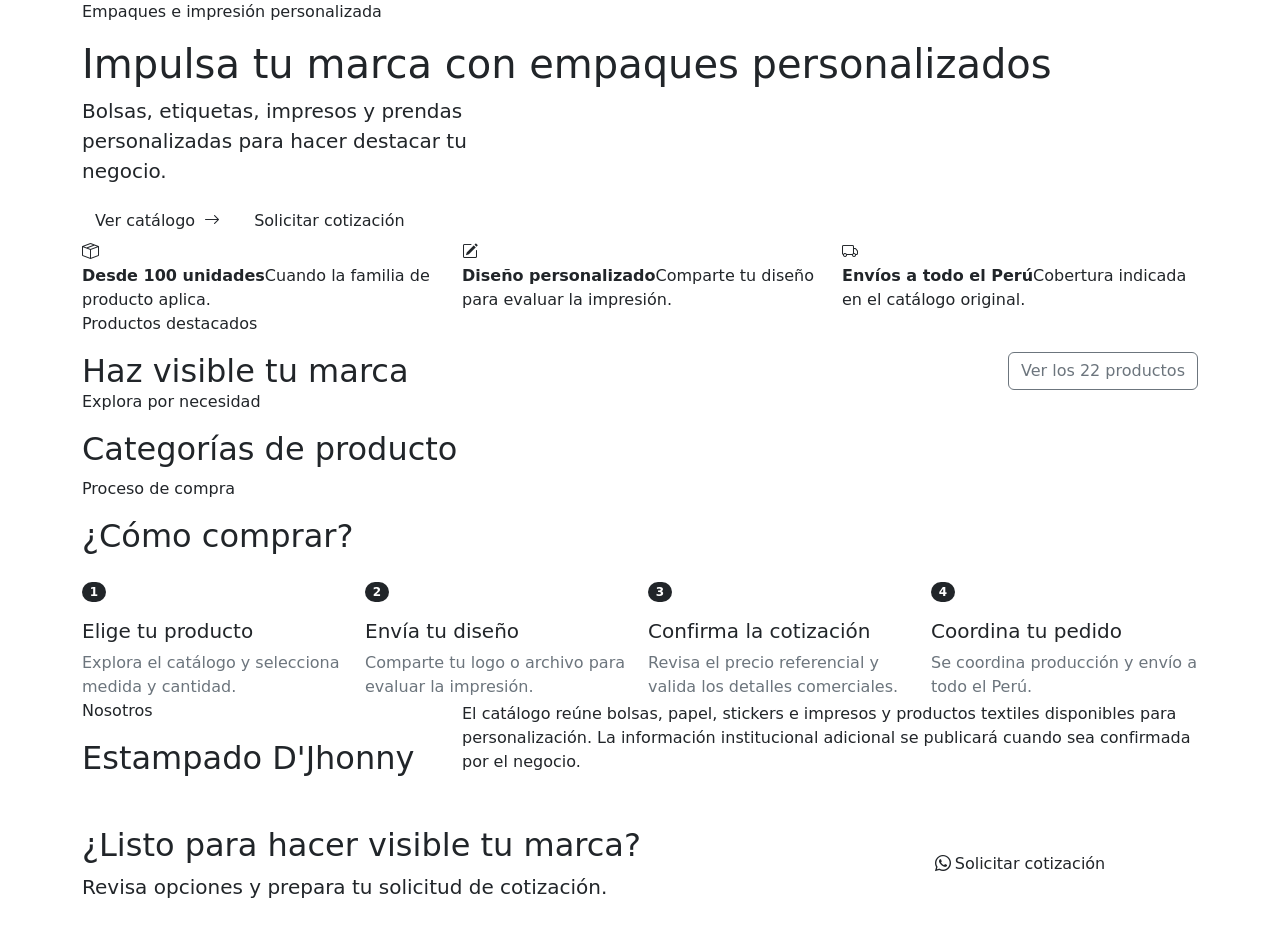
==== Frontend/index.html @ f3e23299 "Reestructuración de Archivos" ====
<!doctype html>
<html lang="es">
  <head>
    <meta charset="utf-8">
    <meta name="viewport" content="width=device-width, initial-scale=1">
    <meta name="description" content="Empaques, impresos y prendas personalizadas de Estampado D'Jhonny.">
    <title>Estampado D'Jhonny | Empaques personalizados</title>
    <link href="https://cdn.jsdelivr.net/npm/bootstrap@5.3.3/dist/css/bootstrap.min.css" rel="stylesheet">
    <link href="https://cdn.jsdelivr.net/npm/bootstrap-icons@1.11.3/font/bootstrap-icons.min.css" rel="stylesheet">
    <link href="../CSS/main.css" rel="stylesheet">
    <link href="../CSS/responsive.css" rel="stylesheet">
  </head>
  <body data-level=".." data-page="inicio">
    <div data-site-header></div>
    <main>
      <section class="page-hero page-hero--image">
        <div class="container">
          <p class="eyebrow">Empaques e impresión personalizada</p>
          <h1 class="page-title">Impulsa tu marca con empaques personalizados</h1>
          <p class="lead col-lg-5">Bolsas, etiquetas, impresos y prendas personalizadas para hacer destacar tu negocio.</p>
          <div class="d-flex flex-wrap gap-2"><a class="btn btn-brand" href="catalogo.html">Ver catálogo <i class="bi bi-arrow-right ms-1"></i></a><a class="btn btn-outline-brand" href="contacto.html">Solicitar cotización</a></div>
        </div>
      </section>
      <section class="benefit-strip" aria-label="Beneficios principales"><div class="container"><div class="row"><div class="col-md-4"><div class="benefit-item"><i class="bi bi-box-seam" aria-hidden="true"></i><div><strong>Desde 100 unidades</strong><span>Cuando la familia de producto aplica.</span></div></div></div><div class="col-md-4"><div class="benefit-item"><i class="bi bi-pencil-square" aria-hidden="true"></i><div><strong>Diseño personalizado</strong><span>Comparte tu diseño para evaluar la impresión.</span></div></div></div><div class="col-md-4"><div class="benefit-item"><i class="bi bi-truck" aria-hidden="true"></i><div><strong>Envíos a todo el Perú</strong><span>Cobertura indicada en el catálogo original.</span></div></div></div></div></div></section>
      <section class="content-section content-section--white" aria-labelledby="featured-title"><div class="container"><div class="d-flex flex-wrap align-items-end justify-content-between gap-3 mb-4"><div><p class="eyebrow">Productos destacados</p><h2 class="section-title mb-0" id="featured-title">Haz visible tu marca</h2></div><a class="btn btn-outline-secondary" href="catalogo.html">Ver los 22 productos</a></div><div class="row g-4" data-featured-products></div></div></section>
      <section class="content-section" id="servicios" aria-labelledby="services-title"><div class="container"><p class="eyebrow">Explora por necesidad</p><h2 class="section-title" id="services-title">Categorías de producto</h2><div class="accent-line"></div><div class="row g-3 mt-1" data-category-links></div></div></section>
      <section class="content-section content-section--white" id="como-comprar" aria-labelledby="buy-title"><div class="container"><p class="eyebrow">Proceso de compra</p><h2 class="section-title" id="buy-title">¿Cómo comprar?</h2><div class="row g-3 mt-2"><div class="col-md-3"><article class="content-card h-100"><span class="badge rounded-pill text-bg-dark">1</span><h3 class="h5 mt-3">Elige tu producto</h3><p class="mb-0 text-secondary">Explora el catálogo y selecciona medida y cantidad.</p></article></div><div class="col-md-3"><article class="content-card h-100"><span class="badge rounded-pill text-bg-dark">2</span><h3 class="h5 mt-3">Envía tu diseño</h3><p class="mb-0 text-secondary">Comparte tu logo o archivo para evaluar la impresión.</p></article></div><div class="col-md-3"><article class="content-card h-100"><span class="badge rounded-pill text-bg-dark">3</span><h3 class="h5 mt-3">Confirma la cotización</h3><p class="mb-0 text-secondary">Revisa el precio referencial y valida los detalles comerciales.</p></article></div><div class="col-md-3"><article class="content-card h-100"><span class="badge rounded-pill text-bg-dark">4</span><h3 class="h5 mt-3">Coordina tu pedido</h3><p class="mb-0 text-secondary">Se coordina producción y envío a todo el Perú.</p></article></div></div></div></section>
      <section class="content-section" id="nosotros" aria-labelledby="about-title"><div class="container"><div class="content-card"><div class="row align-items-center g-4"><div class="col-lg-4"><p class="eyebrow">Nosotros</p><h2 class="section-title mb-0" id="about-title">Estampado D'Jhonny</h2></div><div class="col-lg-8"><p class="mb-0">El catálogo reúne bolsas, papel, stickers e impresos y productos textiles disponibles para personalización. La información institucional adicional se publicará cuando sea confirmada por el negocio.</p></div></div></div></div></section>
      <section class="cta-banner py-5"><div class="container position-relative"><div class="row align-items-center"><div class="col-lg-8"><h2 class="section-title mb-2">¿Listo para hacer visible tu marca?</h2><p class="lead mb-0">Revisa opciones y prepara tu solicitud de cotización.</p></div><div class="col-lg-4 mt-3 mt-lg-0"><a class="btn btn-brand w-100" href="contacto.html"><i class="bi bi-whatsapp me-1"></i>Solicitar cotización</a></div></div></div></section>
    </main>
    <div data-site-footer></div>
    <script src="https://cdn.jsdelivr.net/npm/bootstrap@5.3.3/dist/js/bootstrap.bundle.min.js"></script>
    <script src="../JS/productos.js"></script><script src="../JS/main.js"></script><script src="../JS/catalogo.js"></script>
  </body>
</html>
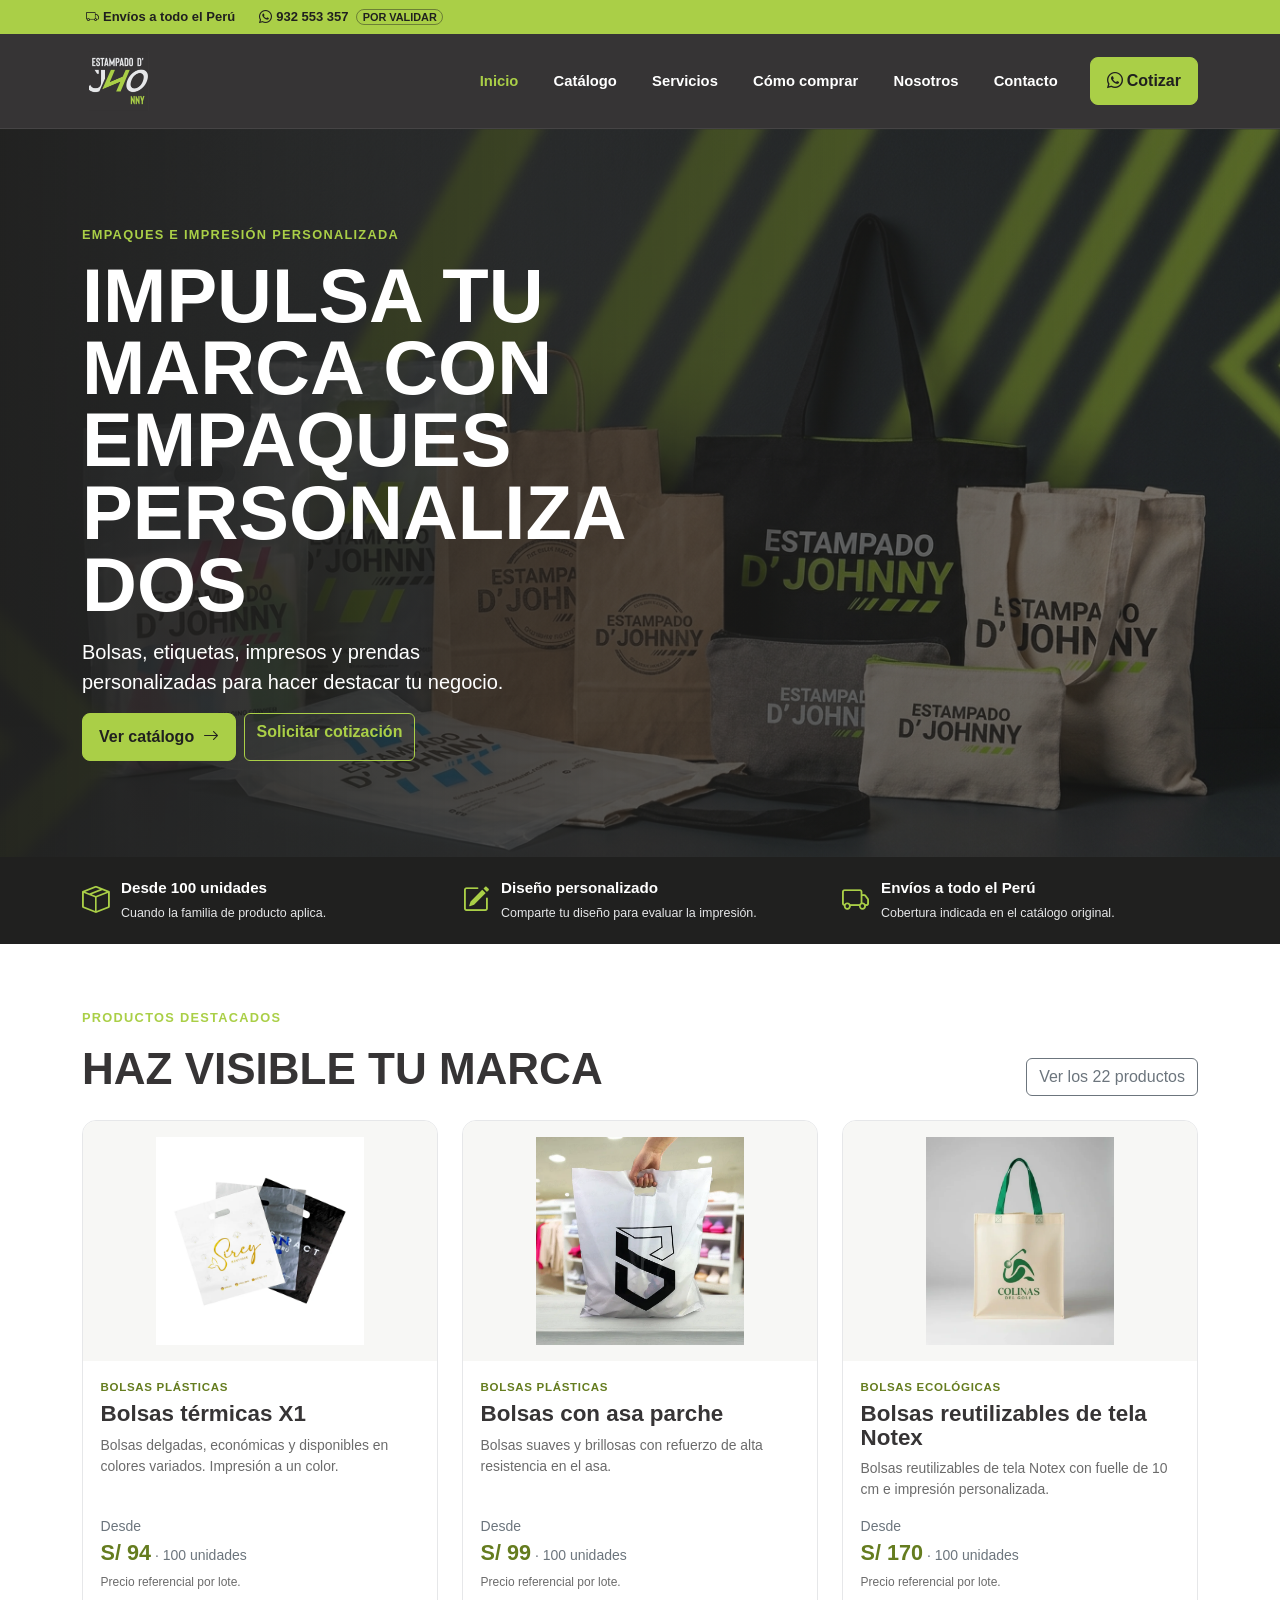
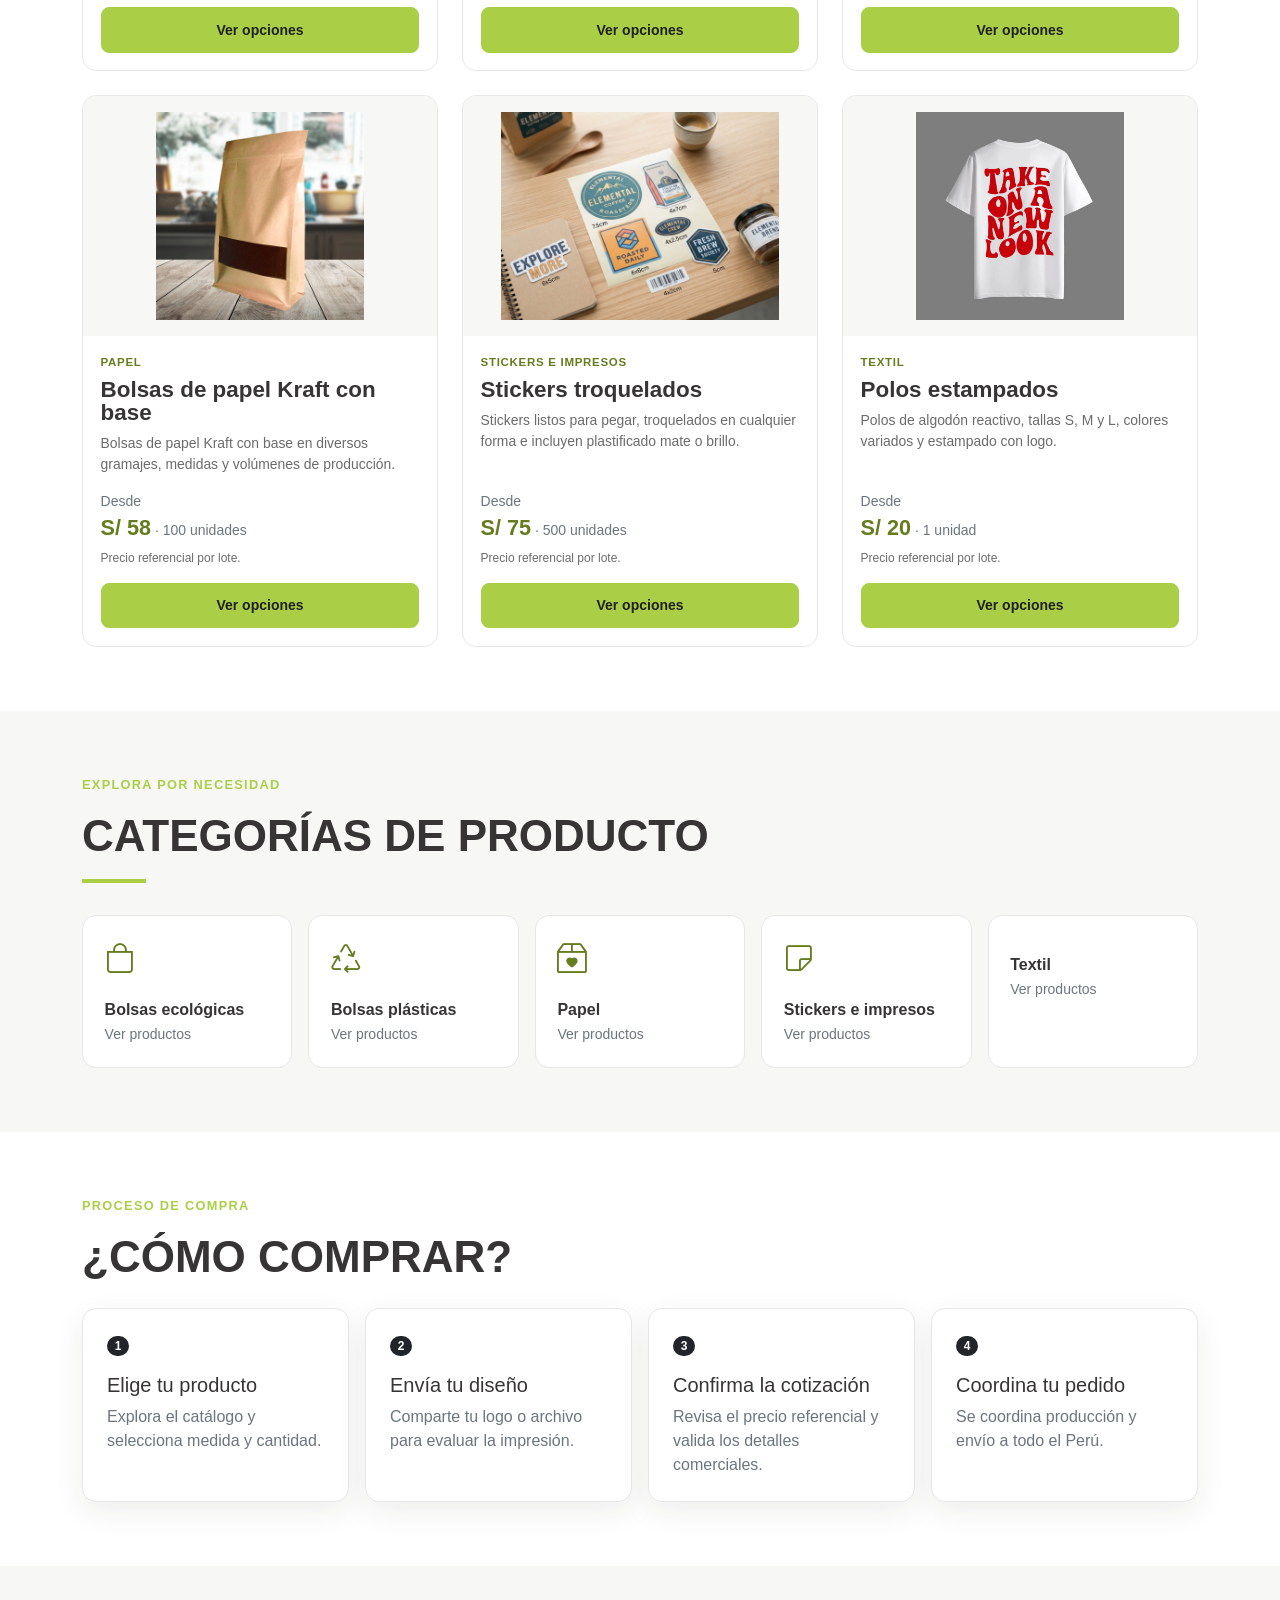
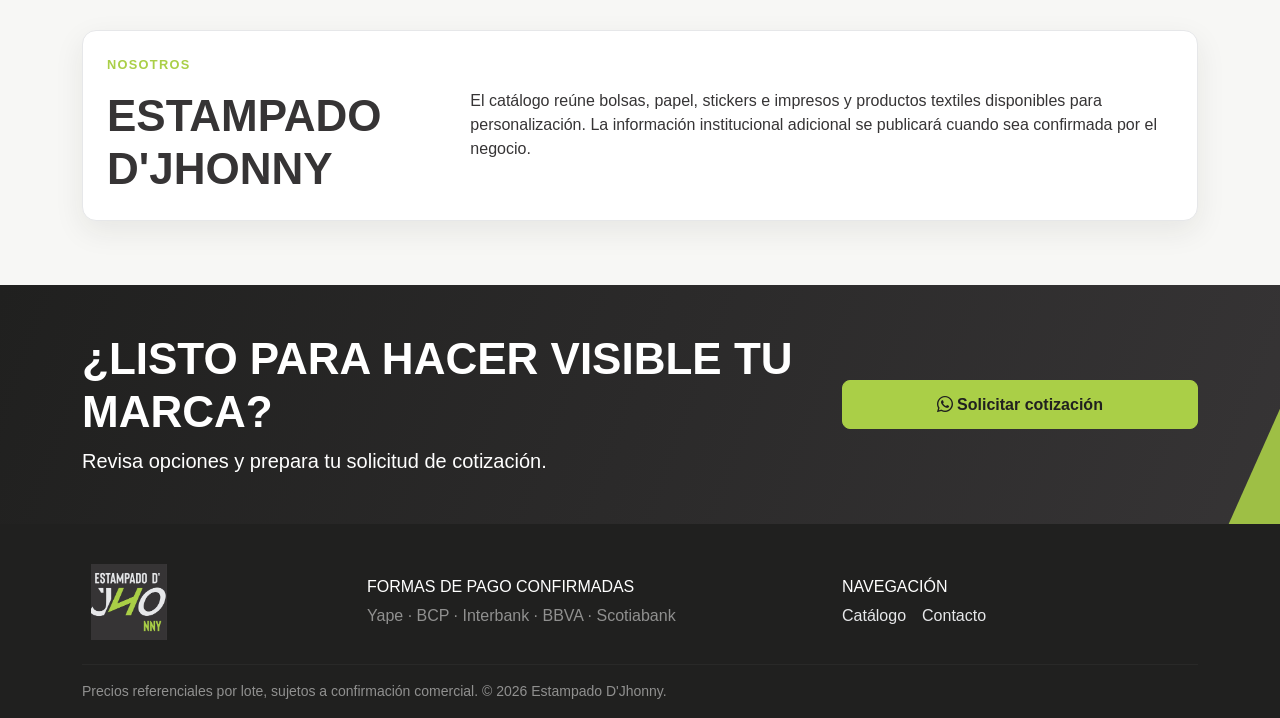
==== commit 8cb7378a: "feat: implementar panel administrativo simulado" ====
--- a/Frontend/index.html
+++ b/Frontend/index.html
@@ -7,10 +7,10 @@
     <title>Estampado D'Jhonny | Empaques personalizados</title>
     <link href="https://cdn.jsdelivr.net/npm/bootstrap@5.3.3/dist/css/bootstrap.min.css" rel="stylesheet">
     <link href="https://cdn.jsdelivr.net/npm/bootstrap-icons@1.11.3/font/bootstrap-icons.min.css" rel="stylesheet">
-    <link href="../CSS/main.css" rel="stylesheet">
-    <link href="../CSS/responsive.css" rel="stylesheet">
+    <link href="CSS/main.css" rel="stylesheet">
+    <link href="CSS/responsive.css" rel="stylesheet">
   </head>
-  <body data-level=".." data-page="inicio">
+  <body data-level="." data-page="inicio">
     <div data-site-header></div>
     <main>
       <section class="page-hero page-hero--image">
@@ -22,7 +22,7 @@
         </div>
       </section>
       <section class="benefit-strip" aria-label="Beneficios principales"><div class="container"><div class="row"><div class="col-md-4"><div class="benefit-item"><i class="bi bi-box-seam" aria-hidden="true"></i><div><strong>Desde 100 unidades</strong><span>Cuando la familia de producto aplica.</span></div></div></div><div class="col-md-4"><div class="benefit-item"><i class="bi bi-pencil-square" aria-hidden="true"></i><div><strong>Diseño personalizado</strong><span>Comparte tu diseño para evaluar la impresión.</span></div></div></div><div class="col-md-4"><div class="benefit-item"><i class="bi bi-truck" aria-hidden="true"></i><div><strong>Envíos a todo el Perú</strong><span>Cobertura indicada en el catálogo original.</span></div></div></div></div></div></section>
-      <section class="content-section content-section--white" aria-labelledby="featured-title"><div class="container"><div class="d-flex flex-wrap align-items-end justify-content-between gap-3 mb-4"><div><p class="eyebrow">Productos destacados</p><h2 class="section-title mb-0" id="featured-title">Haz visible tu marca</h2></div><a class="btn btn-outline-secondary" href="catalogo.html">Ver los 22 productos</a></div><div class="row g-4" data-featured-products></div></div></section>
+      <section class="content-section content-section--white" aria-labelledby="featured-title"><div class="container"><div class="d-flex flex-wrap align-items-end justify-content-between gap-3 mb-4"><div><p class="eyebrow">Productos destacados</p><h2 class="section-title mb-0" id="featured-title">Haz visible tu marca</h2></div><a class="btn btn-outline-secondary" href="catalogo.html" data-catalog-total>Ver catálogo</a></div><div class="row g-4" data-featured-products></div></div></section>
       <section class="content-section" id="servicios" aria-labelledby="services-title"><div class="container"><p class="eyebrow">Explora por necesidad</p><h2 class="section-title" id="services-title">Categorías de producto</h2><div class="accent-line"></div><div class="row g-3 mt-1" data-category-links></div></div></section>
       <section class="content-section content-section--white" id="como-comprar" aria-labelledby="buy-title"><div class="container"><p class="eyebrow">Proceso de compra</p><h2 class="section-title" id="buy-title">¿Cómo comprar?</h2><div class="row g-3 mt-2"><div class="col-md-3"><article class="content-card h-100"><span class="badge rounded-pill text-bg-dark">1</span><h3 class="h5 mt-3">Elige tu producto</h3><p class="mb-0 text-secondary">Explora el catálogo y selecciona medida y cantidad.</p></article></div><div class="col-md-3"><article class="content-card h-100"><span class="badge rounded-pill text-bg-dark">2</span><h3 class="h5 mt-3">Envía tu diseño</h3><p class="mb-0 text-secondary">Comparte tu logo o archivo para evaluar la impresión.</p></article></div><div class="col-md-3"><article class="content-card h-100"><span class="badge rounded-pill text-bg-dark">3</span><h3 class="h5 mt-3">Confirma la cotización</h3><p class="mb-0 text-secondary">Revisa el precio referencial y valida los detalles comerciales.</p></article></div><div class="col-md-3"><article class="content-card h-100"><span class="badge rounded-pill text-bg-dark">4</span><h3 class="h5 mt-3">Coordina tu pedido</h3><p class="mb-0 text-secondary">Se coordina producción y envío a todo el Perú.</p></article></div></div></div></section>
       <section class="content-section" id="nosotros" aria-labelledby="about-title"><div class="container"><div class="content-card"><div class="row align-items-center g-4"><div class="col-lg-4"><p class="eyebrow">Nosotros</p><h2 class="section-title mb-0" id="about-title">Estampado D'Jhonny</h2></div><div class="col-lg-8"><p class="mb-0">El catálogo reúne bolsas, papel, stickers e impresos y productos textiles disponibles para personalización. La información institucional adicional se publicará cuando sea confirmada por el negocio.</p></div></div></div></div></section>
@@ -30,6 +30,6 @@
     </main>
     <div data-site-footer></div>
     <script src="https://cdn.jsdelivr.net/npm/bootstrap@5.3.3/dist/js/bootstrap.bundle.min.js"></script>
-    <script src="../JS/productos.js"></script><script src="../JS/main.js"></script><script src="../JS/catalogo.js"></script>
+    <script src="JS/productos.js"></script><script src="JS/catalogo-store.js"></script><script src="JS/main.js"></script><script src="JS/catalogo.js"></script>
   </body>
 </html>
--- a/Frontend/CSS/main.css
+++ b/Frontend/CSS/main.css
@@ -0,0 +1,139 @@
+@import url("./variables.css");
+
+* { box-sizing: border-box; }
+
+html { scroll-behavior: smooth; }
+
+body {
+  margin: 0;
+  background: var(--color-warm-white);
+  color: var(--color-carbon);
+  font-family: var(--font-body);
+}
+
+img { display: block; max-width: 100%; }
+
+a { color: inherit; text-decoration: none; }
+
+.topbar {
+  background: var(--color-lime);
+  color: var(--color-black);
+  font-size: .8125rem;
+  font-weight: 700;
+}
+
+.topbar__inner { display: flex; gap: var(--space-3); justify-content: center; padding: .45rem 1rem; }
+.contact-status { border: 1px solid rgba(32, 32, 31, .45); border-radius: 999px; font-size: .68rem; margin-left: .25rem; padding: .05rem .35rem; text-transform: uppercase; }
+
+.site-header { background: var(--color-carbon); border-bottom: 1px solid rgba(255, 255, 255, .08); }
+
+.brand-logo { height: 60px; object-fit: contain; width: 74px; }
+
+.navbar { padding: .75rem 0; }
+.navbar-toggler { border-color: rgba(255, 255, 255, .55); }
+.navbar-toggler:focus { box-shadow: 0 0 0 .2rem rgba(170, 207, 71, .35); }
+.navbar-toggler-icon { filter: invert(1); }
+.nav-link { color: var(--color-white) !important; font-size: .925rem; font-weight: 700; padding: .75rem 1rem !important; }
+.nav-link:hover, .nav-link:focus, .nav-link.active { color: var(--color-lime) !important; }
+
+.btn-brand {
+  background: var(--color-lime);
+  border: 1px solid var(--color-lime);
+  border-radius: var(--radius-sm);
+  color: var(--color-black);
+  font-weight: 800;
+  padding: .7rem 1rem;
+}
+.btn-brand:hover, .btn-brand:focus { background: #bddb6d; border-color: #bddb6d; color: var(--color-black); }
+.btn-outline-brand { border-color: var(--color-lime); color: var(--color-lime); font-weight: 700; }
+.btn-outline-brand:hover, .btn-outline-brand:focus { background: var(--color-lime); color: var(--color-black); }
+
+.page-hero {
+  background: linear-gradient(110deg, rgba(32, 32, 31, .95), rgba(54, 52, 53, .83)), var(--color-black);
+  color: var(--color-white);
+  padding: var(--space-5) 0;
+}
+.page-hero--image { background-image: linear-gradient(90deg, rgba(32, 32, 31, .96), rgba(32, 32, 31, .55)), url("../images/banner-principal.png"); background-position: center; background-size: cover; }
+.eyebrow { color: var(--color-lime); font-size: .8rem; font-weight: 800; letter-spacing: .1em; text-transform: uppercase; }
+.page-title, .section-title { font-family: var(--font-display); font-stretch: condensed; font-weight: 800; text-transform: uppercase; }
+.page-title { font-size: clamp(2.25rem, 6vw, 4.75rem); hyphens: auto; line-height: .95; margin: .5rem 0 1rem; max-width: 14ch; overflow-wrap: break-word; }
+.section-title { font-size: clamp(1.75rem, 4vw, 2.75rem); }
+.accent-line { background: var(--color-lime); height: 4px; margin: 1rem 0; width: 64px; }
+
+.content-section { padding: var(--space-5) 0; }
+.content-section--white { background: var(--color-white); }
+.content-card { background: var(--color-white); border: 1px solid var(--color-gray-light); border-radius: var(--radius-md); box-shadow: var(--shadow-card); padding: var(--space-3); }
+.feature-icon { color: var(--color-green-accessible); font-size: 1.7rem; }
+.notice { border-left: 4px solid var(--color-lime); color: var(--color-gray); font-size: .9rem; padding-left: 1rem; }
+
+.catalog-placeholder { align-items: center; background: var(--color-white); border: 2px dashed var(--color-gray-light); border-radius: var(--radius-md); color: var(--color-gray); display: flex; min-height: 220px; padding: var(--space-3); text-align: center; }
+
+.benefit-strip { background: var(--color-black); color: var(--color-white); }
+.benefit-item { align-items: center; display: flex; gap: .75rem; padding: 1.25rem 0; }
+.benefit-item i { color: var(--color-lime); font-size: 1.7rem; }
+.benefit-item strong { display: block; font-size: .95rem; }
+.benefit-item span { color: var(--color-gray-light); font-size: .78rem; }
+
+.category-card { background: var(--color-white); border: 1px solid var(--color-gray-light); border-radius: var(--radius-md); display: block; height: 100%; padding: 1.35rem; transition: transform .2s ease, box-shadow .2s ease; }
+.category-card:hover, .category-card:focus { box-shadow: var(--shadow-card); color: var(--color-green-accessible); outline: none; transform: translateY(-3px); }
+.category-card i { color: var(--color-green-accessible); font-size: 1.85rem; }
+
+.catalog-controls { background: var(--color-white); border: 1px solid var(--color-gray-light); border-radius: var(--radius-md); box-shadow: var(--shadow-card); padding: 1rem; }
+.filter-chip { background: var(--color-white); border: 1px solid var(--color-gray-light); border-radius: 999px; color: var(--color-carbon); font-size: .875rem; font-weight: 700; padding: .5rem .85rem; }
+.filter-chip:hover, .filter-chip:focus, .filter-chip.is-active { background: var(--color-lime); border-color: var(--color-lime); color: var(--color-black); }
+.product-card { background: var(--color-white); border: 1px solid var(--color-gray-light); border-radius: var(--radius-md); display: flex; flex-direction: column; height: 100%; overflow: hidden; transition: box-shadow .2s ease, transform .2s ease; }
+.product-card:hover { box-shadow: var(--shadow-card); transform: translateY(-3px); }
+.product-card__media { align-items: center; background: var(--color-warm-white); display: flex; height: 220px; justify-content: center; overflow: hidden; position: relative; }
+.product-card__media img { height: 100%; object-fit: contain; padding: 1rem; width: 100%; }
+.product-card__body { display: flex; flex: 1; flex-direction: column; padding: 1.1rem; }
+.product-card__category { color: var(--color-green-accessible); font-size: .72rem; font-weight: 800; letter-spacing: .06em; text-transform: uppercase; }
+.product-card__title { font-family: var(--font-display); font-size: 1.4rem; font-weight: 800; line-height: 1.05; margin: .4rem 0 .55rem; }
+.product-card__description { color: var(--color-gray); font-size: .87rem; margin-bottom: 1rem; }
+.product-card__price { color: var(--color-green-accessible); font-size: 1.35rem; font-weight: 800; }
+.product-card__note { color: var(--color-gray); font-size: .75rem; }
+.product-image-placeholder { align-items: center; background: repeating-linear-gradient(-45deg, #eef0e9, #eef0e9 9px, #f7f7f5 9px, #f7f7f5 18px); color: var(--color-green-accessible); display: flex; flex-direction: column; font-size: .82rem; font-weight: 700; height: 100%; justify-content: center; padding: 1rem; text-align: center; width: 100%; }
+.product-image-placeholder i { font-size: 2rem; margin-bottom: .5rem; }
+.quick-view-button { align-items: center; background: var(--color-white); border: 0; border-radius: 50%; color: var(--color-carbon); display: inline-flex; height: 2.4rem; justify-content: center; position: absolute; right: .75rem; top: .75rem; width: 2.4rem; }
+.quick-view-button:hover, .quick-view-button:focus { background: var(--color-lime); color: var(--color-black); }
+.empty-results { border: 2px dashed var(--color-gray-light); border-radius: var(--radius-md); padding: 3rem 1rem; text-align: center; }
+
+.detail-gallery { background: var(--color-white); border: 1px solid var(--color-gray-light); border-radius: var(--radius-md); min-height: 360px; padding: 1rem; }
+.detail-gallery img { height: 100%; max-height: 440px; object-fit: contain; width: 100%; }
+.detail-category { color: var(--color-green-accessible); font-size: .78rem; font-weight: 800; letter-spacing: .08em; text-transform: uppercase; }
+.detail-price { color: var(--color-green-accessible); font-family: var(--font-display); font-size: clamp(2rem, 5vw, 3.3rem); font-weight: 800; }
+.detail-table th { background: var(--color-black); color: var(--color-white); font-size: .78rem; letter-spacing: .04em; text-transform: uppercase; }
+.detail-table td { font-size: .88rem; vertical-align: top; }
+.observation-list { background: #fffdf2; border-left: 4px solid var(--color-lime); border-radius: var(--radius-sm); padding: 1rem 1rem 1rem 2rem; }
+.cta-banner { background: linear-gradient(110deg, var(--color-black), var(--color-carbon)); color: var(--color-white); overflow: hidden; position: relative; }
+.cta-banner::after { background: var(--color-lime); content: ""; height: 160%; opacity: .9; position: absolute; right: -3rem; top: -2rem; transform: skewX(-24deg); width: 4rem; }
+.form-feedback-link { color: var(--color-green-accessible); font-weight: 800; }
+.form-control:focus, .form-select:focus { border-color: var(--color-lime); box-shadow: 0 0 0 .2rem rgba(170, 207, 71, .25); }
+
+.site-footer { background: var(--color-black); color: var(--color-white); padding: var(--space-4) 0 var(--space-2); }
+.site-footer a { color: var(--color-gray-light); }
+.site-footer a:hover { color: var(--color-lime); }
+.footer-logo { height: 76px; object-fit: contain; width: 94px; }
+.footer-divider { border-color: rgba(255, 255, 255, .16); margin: var(--space-3) 0 var(--space-2); }
+
+.admin-shell { display: flex; min-height: 100vh; }
+.admin-sidebar { background: var(--color-black); color: var(--color-white); flex: 0 0 255px; min-height: 100vh; padding: var(--space-3); }
+.admin-sidebar .nav-link { border-radius: var(--radius-sm); color: var(--color-gray-light) !important; }
+.admin-sidebar .nav-link.active { background: rgba(170, 207, 71, .14); color: var(--color-lime) !important; }
+.admin-main { background: var(--color-warm-white); flex: 1; min-width: 0; min-height: 100vh; padding: var(--space-3); }
+.admin-kpi { border-left: 4px solid var(--color-lime); }
+.admin-header { border-bottom: 1px solid var(--color-gray-light); padding-bottom: 1rem; }
+.admin-nav-brand { align-items: center; display: flex; gap: .75rem; margin-bottom: 1.75rem; }
+.admin-nav-brand span { color: var(--color-lime); font-size: .75rem; font-weight: 800; letter-spacing: .08em; text-transform: uppercase; }
+.admin-sidebar .nav-link, .admin-offcanvas .nav-link { margin-bottom: .25rem; }
+.admin-sidebar .nav-link.is-disabled, .admin-offcanvas .nav-link.is-disabled { color: var(--color-gray) !important; cursor: not-allowed; }
+.admin-sidebar .nav-link small, .admin-offcanvas .nav-link small { display: block; font-size: .67rem; margin-left: 1.75rem; }
+.admin-back-link { color: var(--color-gray-light); display: block; font-size: .85rem; margin-top: 2rem; }
+.admin-offcanvas { background: var(--color-black); color: var(--color-white); }
+.admin-offcanvas .offcanvas-header { border-bottom: 1px solid rgba(255,255,255,.14); }
+.admin-product-image, .admin-image-placeholder { border-radius: .35rem; height: 44px; object-fit: contain; width: 44px; }
+.admin-image-placeholder { align-items: center; background: var(--color-gray-light); color: var(--color-gray); display: inline-flex; justify-content: center; }
+.admin-products-table th { font-size: .72rem; text-transform: uppercase; white-space: nowrap; }
+.demo-credentials { background: var(--color-warm-white); border: 1px dashed var(--color-gray-light); border-radius: var(--radius-sm); display: grid; font-size: .85rem; gap: .25rem; padding: .85rem; }
+.login-page { align-items: center; background: linear-gradient(135deg, var(--color-black), var(--color-carbon)); display: flex; min-height: 100vh; padding: 1rem; }
+.login-card { background: var(--color-white); border-radius: var(--radius-md); box-shadow: var(--shadow-card); margin: auto; max-width: 430px; padding: 2rem; width: 100%; }
+.login-logo { height: 96px; margin: 0 auto 1.25rem; object-fit: contain; width: 120px; }
--- a/Frontend/CSS/responsive.css
+++ b/Frontend/CSS/responsive.css
@@ -0,0 +1,25 @@
+@media (min-width: 768px) {
+  .topbar__inner { justify-content: flex-start; }
+  .page-hero { padding: 6rem 0; }
+  .admin-main { padding: var(--space-4); }
+  .product-card__media { height: 240px; }
+}
+
+@media (min-width: 1024px) {
+  .site-header .navbar-nav { gap: .2rem; }
+  .admin-sidebar { position: sticky; top: 0; }
+}
+
+@media (min-width: 1440px) {
+  .page-hero { padding: 7.5rem 0; }
+}
+
+@media (max-width: 767.98px) {
+  .topbar__inner { flex-wrap: wrap; gap: .25rem 1rem; }
+  .brand-logo { height: 54px; }
+  .navbar-collapse { padding-bottom: .75rem; }
+  .page-hero { padding: 3.5rem 0; }
+  .admin-sidebar { min-height: auto; }
+  .admin-main { padding: 1rem; }
+  .admin-products-table { min-width: 900px; }
+}
